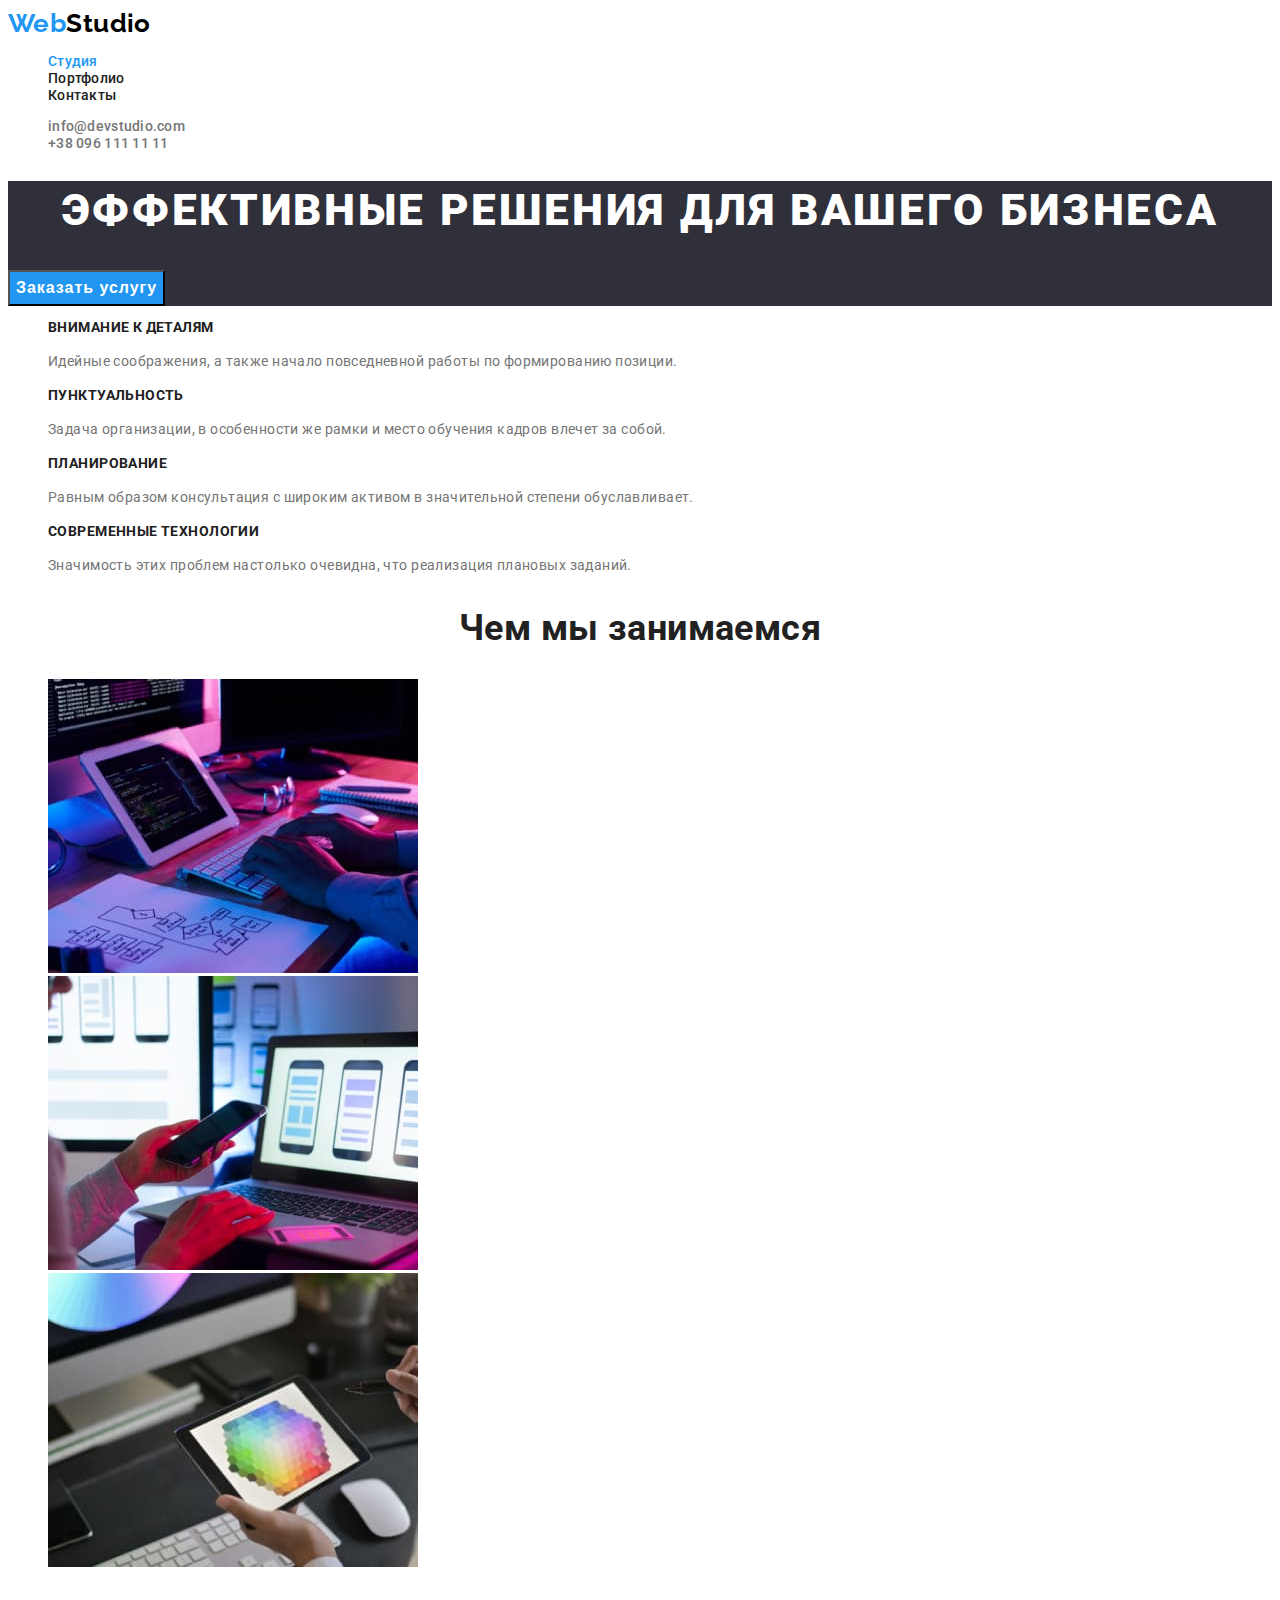
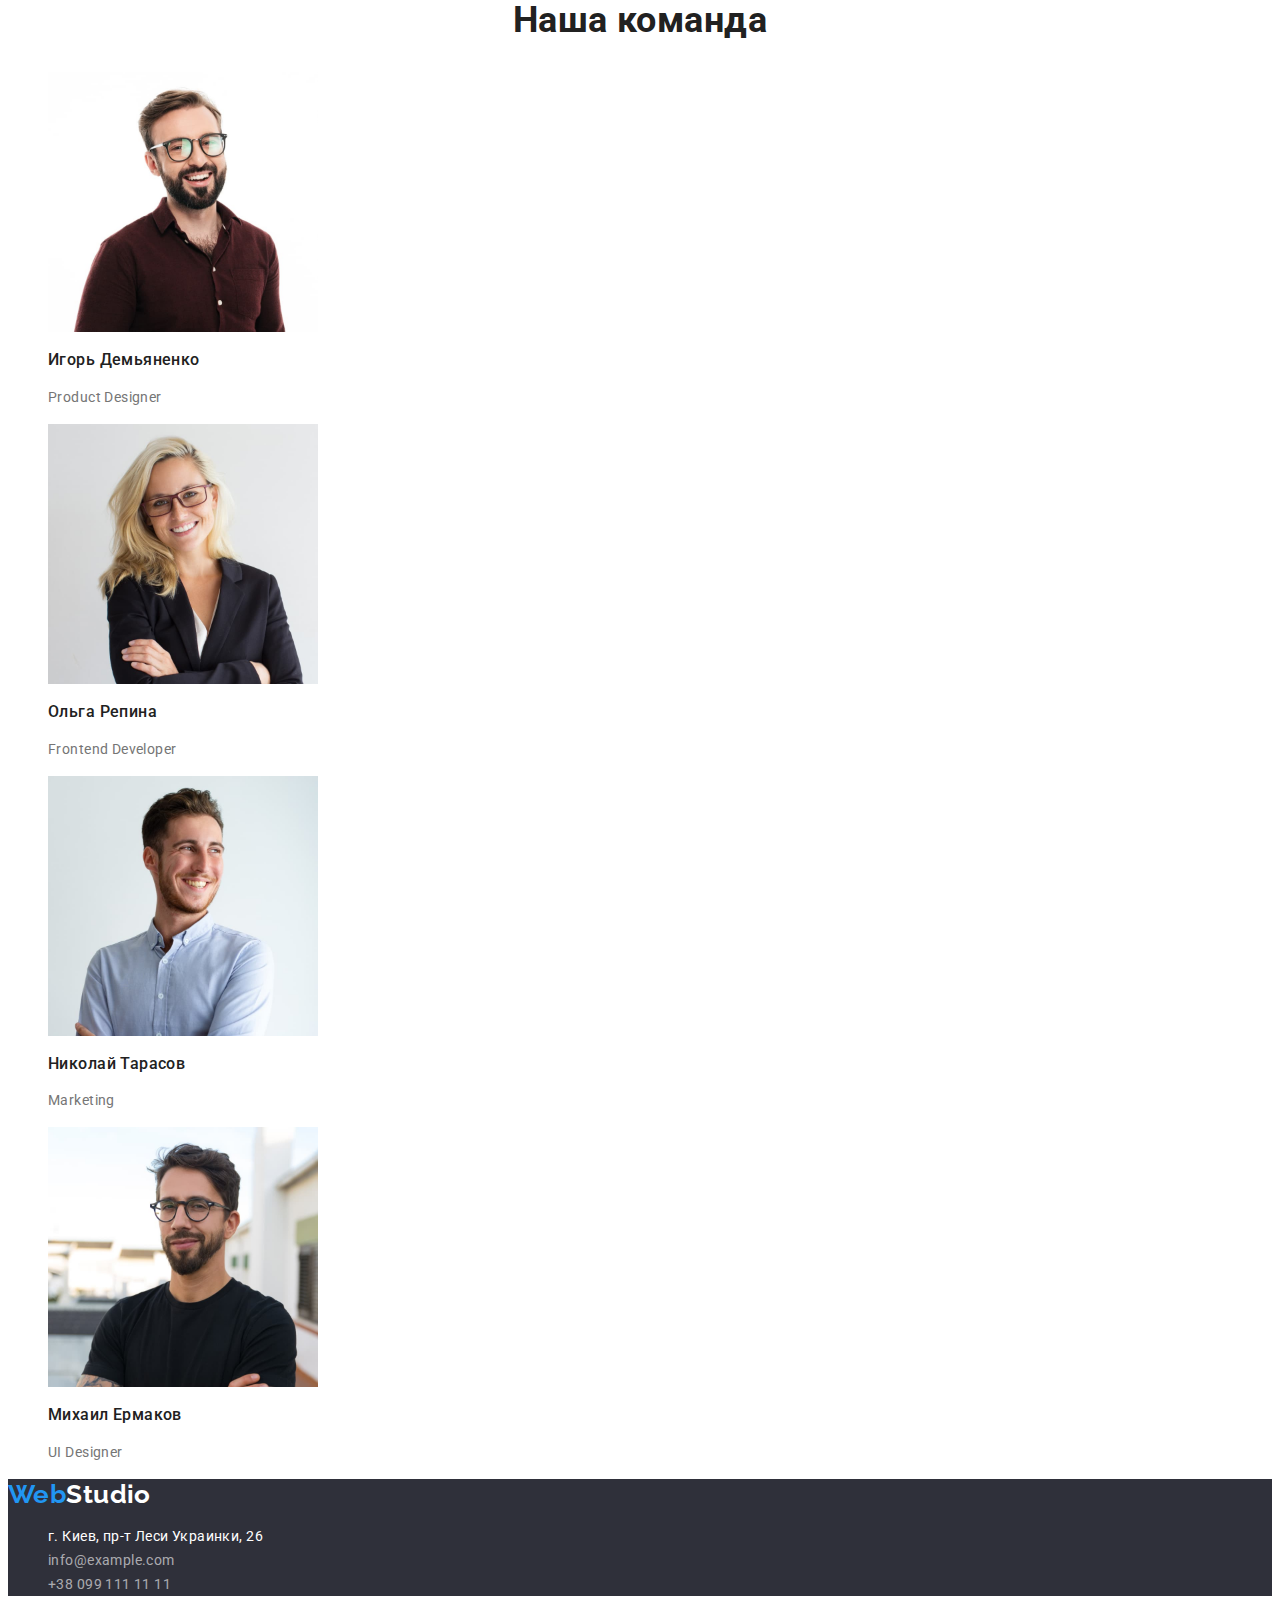
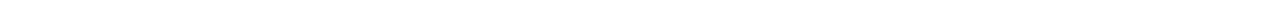
==== index.html @ dfdcfb6f "clone" ====
<!DOCTYPE html>
<html lang="ru">
<head>
    <meta charset="UTF-8">
    <meta http-equiv="X-UA-Compatible" content="IE=edge">
    <meta name="viewport" content="width=device-width, initial-scale=1.0">
    <link rel="preconnect" href="https://fonts.googleapis.com">
    <link rel="preconnect" href="https://fonts.gstatic.com" crossorigin>
    <link href="https://fonts.googleapis.com/css2?family=Raleway:wght@700&family=Roboto:wght@400;500;700;900&display=swap" rel="stylesheet">
    <title>Document</title>
    <link rel="stylesheet" href="./styles/styles.css">
</head>
<body>
    <!--Header-->
   <header class="header">
    <nav class="navigation">
    <a class="logo link" lang="en" href="./index.html"><span class="logo-color">Web</span>Studio</a>
    <ul class="nav list">
        <li class="nav-item"><a class="nav-link current link" href="">Студия</a></li>
        <li class="nav-item"><a class="nav-link link" href="./portfolio.html">Портфолио</a></li>
        <li class="nav-item"><a class="nav-link link" href="">Контакты</a></li>
    </ul>
    </nav>
    <ul class="contact list">
        <li class="contanct-item"><a class="contact-list link" href="mailto:info@devstudio.com">info@devstudio.com</a></li>
        <li class="contanct-item"><a class="contact-list link" href="tel:+380961111111">+38 096 111 11 11</a></li>
    </ul>
    </header>
   <main>
    <!--Main-Section-->
    <section class="main-section" >
        <h1 class="main-section-item">Эффективные решения для вашего бизнеса</h1>
        <button class="button" type="button">Заказать услугу</button>
    </section>
    <section>
        <!--Advantages-->
        <h2 hidden>Преимущества</h2>
        <ul class="advantages list">
            <li class="menu-adv-item"><h3 class="menu-adv-list">ВНИМАНИЕ К ДЕТАЛЯМ</h3>
            <p class="describing-text">Идейные соображения, а также начало повседневной работы по формированию позиции.</p>
            </li>
            <li><h3 class="menu-adv-list">ПУНКТУАЛЬНОСТЬ</h3>
            <p class="describing-text">Задача организации, в особенности же рамки и место обучения кадров влечет за собой.</p>
            </li>
            <li><h3 class="menu-adv-list">ПЛАНИРОВАНИЕ</h3>
            <p class="describing-text">Равным образом консультация с широким активом в значительной степени обуславливает.</p>
            </li>
            <li><h3 class="menu-adv-list">СОВРЕМЕННЫЕ ТЕХНОЛОГИИ</h3>
            <p class="describing-text">Значимость этих проблем настолько очевидна, что реализация плановых заданий.</p>
            </li>
        </ul>
    </section>
    <section>
        <!--What are we doing-->
        <h2 class="section-title">Чем мы занимаемся</h2>
        <ul class="list">
            <li><img src="./images/doing/box_1.jpg" alt="Работаем за компьютером" width="370" height="294"></li>
            <li><img src="./images/doing/box_2.jpg" alt="Работаем в телефоне" width="370" height="294"></li>
            <li><img src="./images/doing/box_3.jpg" alt="Работаем в планшете" width="370" height="294"></li>
        </ul>
    </section>
    <section>
        <!--Our team-->
        <h2 class="section-title">Наша команда</h2>
        <ul class="team-list list">
            <li class="team-item"><img src="./images/team/team_card-1.jpg" alt="Фото команды" width="270" height="260">
                <h3 class="team-name">Игорь Демьяненко</h3>
                <p class="team-position" lang="en">Product Designer</p>
            </li>
            <li><img src="./images/team/team_card-2.jpg" alt="Фото Команды" width="270" height="260">
                <h3 class="team-name">Ольга Репина</h3>
                <p class="team-position" lang="en">Frontend Developer</p>
            </li>
            <li><img src="./images/team/team_card-3.jpg" alt="Фото Команды" width="270" height="260">
                <h3 class="team-name">Николай Тарасов</h3>
                <p class="team-position" lang="en">Marketing</p>
            </li>
            <li><img src="./images/team/team_card-4.jpg" alt="Фото Команды" width="270" height="260">
                <h3 class="team-name">Михаил Ермаков</h3>
                <p class="team-position" lang="en">UI Designer</p>
            </li>
        </ul>
    </section>
   </main>
   <footer>
    <!--Footer-->
    <nav class="footer">
    <a class="logo-footer link" lang="en" href="./index.html"><span class="logo-color">Web</span>Studio</a>
    <ul class="contact-us list">
        <li class="contact-us-list"><a class="contact-us-item link" href="https://goo.gl/maps/o7B5cLgCJzoSrLnL8" target="_blank">г. Киев, пр-т Леси Украинки, 26</a></li>
        <li class="contact-us-list"><a class="contact-us-item dark link" href="mailto:info@example.com">info@example.com</a></li>
        <li class="contact-us-list"><a class="contact-us-item dark link" href="tel:+380991111111">+38 099 111 11 11</a></li>
    </ul>
    </nav>
   </footer>
</body>
</html>
---- styles/styles.css ----
:root {
    --primary-text-color: #2196F3;
    --title-text-color: #FFFFFF;
    --accent-color: #757575;
}


body {
font-family: 'Roboto',sans-serif;
letter-spacing: 0.03em;
font-size: 14px;
color:#212121 ;
background-color: var(--title-text-color);
}
.list {
    list-style: none;
}

.link {
    text-decoration: none;
}

.logo{
font-family: 'Raleway',sans-serif;
font-weight: 700;
font-size: 26px;
line-height: 1.19;
color: #000;
}
.logo-color{
color: var(--primary-text-color)
}

.nav-link {
font-weight: 500;
line-height: 1.14;
letter-spacing: 0.02em;
color: #212121;
}

.nav-link:hover,
.nav-link:focus {
color: var(--primary-text-color);
}

.current {
    color: var(--primary-text-color);
}

.contact-list {
font-weight: 500;
line-height: 1.14;
letter-spacing: 0.02em;
color: var(--accent-color);
}

.contact-list:hover,
.contact-list:focus {
color: var(--primary-text-color);
}

.main-section{
    background-color: #2F303A;
}

.main-section-item {
font-weight: 900;
font-size: 44px;
line-height: 1.36;

text-align: center;
letter-spacing: 0.06em;
text-transform: uppercase;

color: var(--title-text-color);
}

.button {
font-weight: 700;
font-size: 16px;
line-height: 1.87;

display: flex;
align-items: center;
text-align: center;
letter-spacing: 0.06em;

color: var(--title-text-color);
background-color: var(--primary-text-color);
}

.button:hover,
.button:focus {
background-color: #188CE8;
}

.menu-adv-list {
font-weight: 700;
font-size: 14px;
line-height: 1.14;
text-transform: uppercase;
}

.describing-text {
    font-weight: 400;
    line-height: 1.71;
    color: var(--accent-color);
}

.section-title {
font-size: 36px;
line-height: 1.16;
text-align: center;
}

.team-name {
font-style: normal;
font-weight: 500;
font-size: 16px;
line-height: 1.18;
}
.team-position{
    font-weight: 400;
    line-height: 1.71;
    color: var(--accent-color);
}

.footer {
background-color: #2F303A;
}

.logo-footer {
    font-family: 'Raleway',sans-serif;
    font-weight: 700;
    font-size: 26px;
    line-height: 1.19;
    color: var(--title-text-color);
}


.contact-us-item{
font-style: normal;
font-weight: 400;
line-height: 24px;
color: var(--title-text-color);
}



.dark{
    color: rgba(255, 255, 255, 0.6);
    ;
}

.dark:hover,
.dark:focus {
    color: var(--primary-text-color);
}

.button-link{
    font-weight: 500;
     font-size: 16px;
     line-height: 1.62;

     text-align: center;
     background: #F5F4FA;
    
     box-shadow: 0px 3px 1px rgba(0, 0, 0, 0.1), 0px 1px 2px rgba(0, 0, 0, 0.08), 0px 2px 2px rgba(0, 0, 0, 0.12);
     border-radius: 4px;
    
}

.button-link:hover,
.button-link:focus {
color: var(--title-text-color);
 background-color: var(--primary-text-color);
}

.button-c {
    background-color: var(--primary-text-color);
    color: var(--title-text-color);
}


.site-list{
    font-weight: 700;
    font-size: 18px;
    line-height: 2;
    letter-spacing: 0.06em;
    color: #212121;
}

.site-text{
    font-weight: 400;
    font-size: 16px;
    line-height: 1.87;
    color: var(--accent-color); 
}
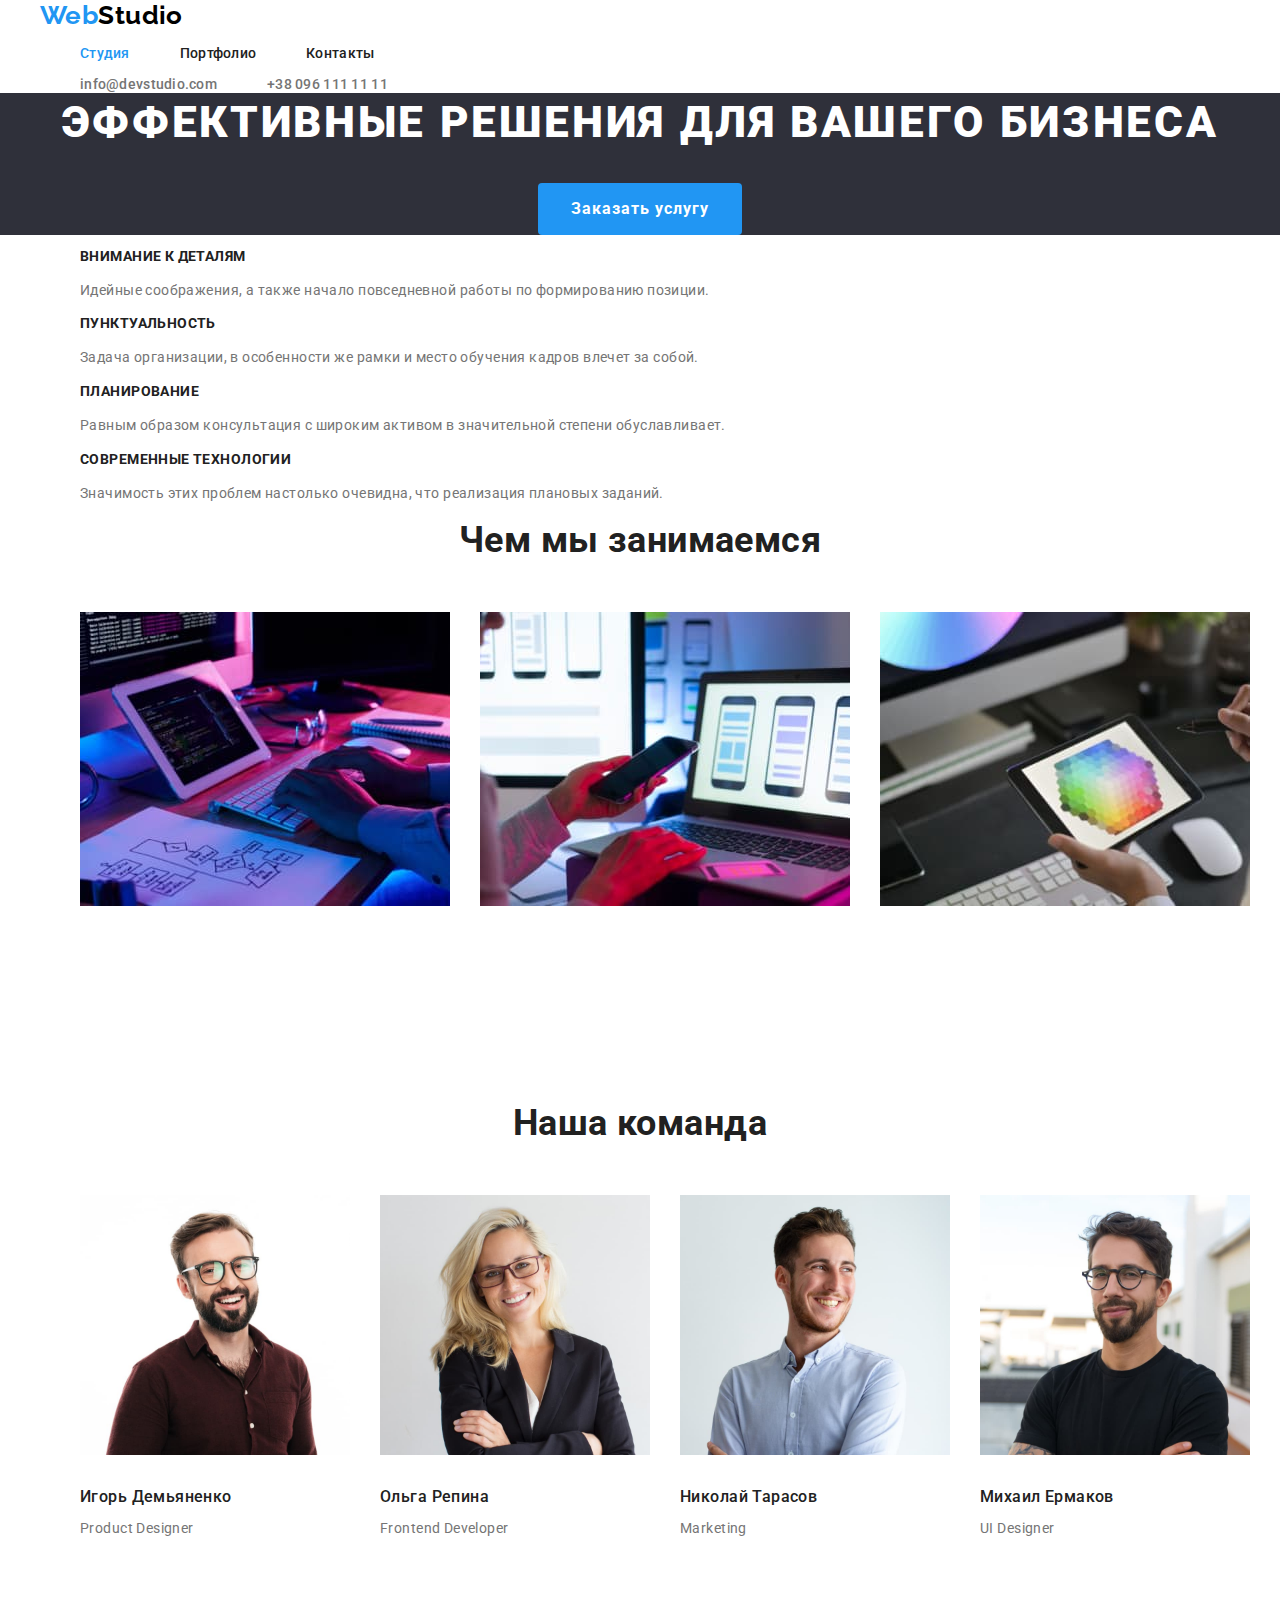
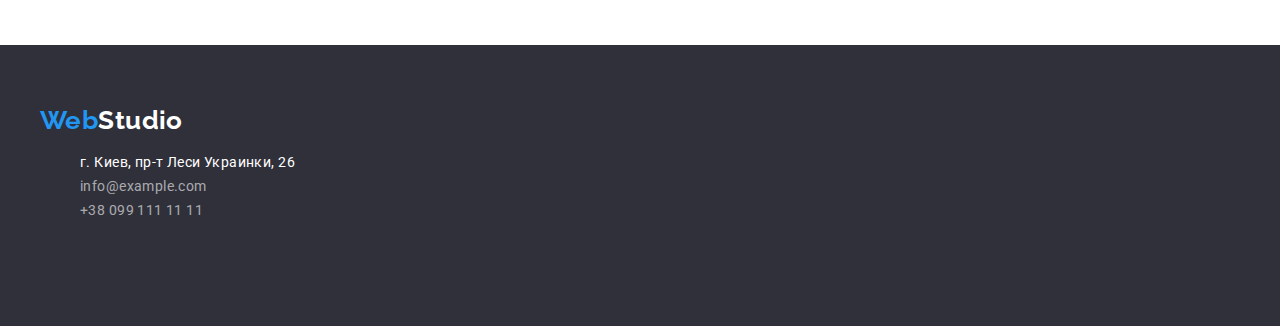
==== commit 57652699: "update index html+ portdolio+ css" ====
--- a/index.html
+++ b/index.html
@@ -8,11 +8,13 @@
     <link rel="preconnect" href="https://fonts.gstatic.com" crossorigin>
     <link href="https://fonts.googleapis.com/css2?family=Raleway:wght@700&family=Roboto:wght@400;500;700;900&display=swap" rel="stylesheet">
     <title>Document</title>
+    <link rel="stylesheet" href="https://cdnjs.cloudflare.com/ajax/libs/modern-normalize/1.1.0/modern-normalize.min.css">
     <link rel="stylesheet" href="./styles/styles.css">
 </head>
 <body>
     <!--Header-->
    <header class="header">
+    <div class="container">
     <nav class="navigation">
     <a class="logo link" lang="en" href="./index.html"><span class="logo-color">Web</span>Studio</a>
     <ul class="nav list">
@@ -25,17 +27,21 @@
         <li class="contanct-item"><a class="contact-list link" href="mailto:info@devstudio.com">info@devstudio.com</a></li>
         <li class="contanct-item"><a class="contact-list link" href="tel:+380961111111">+38 096 111 11 11</a></li>
     </ul>
+    </div>
     </header>
    <main>
     <!--Main-Section-->
     <section class="main-section" >
+        <div class="container">
         <h1 class="main-section-item">Эффективные решения для вашего бизнеса</h1>
         <button class="button" type="button">Заказать услугу</button>
+    </div>
     </section>
     <section>
         <!--Advantages-->
-        <h2 hidden>Преимущества</h2>
-        <ul class="advantages list">
+        <div class="container">
+            <h2 hidden>Преимущества</h2>
+            <ul class="advantages list">
             <li class="menu-adv-item"><h3 class="menu-adv-list">ВНИМАНИЕ К ДЕТАЛЯМ</h3>
             <p class="describing-text">Идейные соображения, а также начало повседневной работы по формированию позиции.</p>
             </li>
@@ -49,42 +55,47 @@
             <p class="describing-text">Значимость этих проблем настолько очевидна, что реализация плановых заданий.</p>
             </li>
         </ul>
+        </div>
     </section>
-    <section>
+    <section class="section-d">
         <!--What are we doing-->
+        <div class="container">
         <h2 class="section-title">Чем мы занимаемся</h2>
-        <ul class="list">
-            <li><img src="./images/doing/box_1.jpg" alt="Работаем за компьютером" width="370" height="294"></li>
-            <li><img src="./images/doing/box_2.jpg" alt="Работаем в телефоне" width="370" height="294"></li>
-            <li><img src="./images/doing/box_3.jpg" alt="Работаем в планшете" width="370" height="294"></li>
+        <ul class="section-list list">
+            <li class="section-foto"><img src="./images/doing/box_1.jpg" alt="Работаем за компьютером" width="370" height="294"></li>
+            <li class="section-foto"><img src="./images/doing/box_2.jpg" alt="Работаем в телефоне" width="370" height="294"></li>
+            <li class="section-foto"><img src="./images/doing/box_3.jpg" alt="Работаем в планшете" width="370" height="294"></li>
         </ul>
+        </div>
     </section>
-    <section>
+    <section class="section-team">
         <!--Our team-->
+    <div class="container">
         <h2 class="section-title">Наша команда</h2>
         <ul class="team-list list">
             <li class="team-item"><img src="./images/team/team_card-1.jpg" alt="Фото команды" width="270" height="260">
                 <h3 class="team-name">Игорь Демьяненко</h3>
                 <p class="team-position" lang="en">Product Designer</p>
             </li>
-            <li><img src="./images/team/team_card-2.jpg" alt="Фото Команды" width="270" height="260">
+            <li class="team-item"><img src="./images/team/team_card-2.jpg" alt="Фото Команды" width="270" height="260">
                 <h3 class="team-name">Ольга Репина</h3>
                 <p class="team-position" lang="en">Frontend Developer</p>
             </li>
-            <li><img src="./images/team/team_card-3.jpg" alt="Фото Команды" width="270" height="260">
+            <li class="team-item"><img src="./images/team/team_card-3.jpg" alt="Фото Команды" width="270" height="260">
                 <h3 class="team-name">Николай Тарасов</h3>
                 <p class="team-position" lang="en">Marketing</p>
             </li>
-            <li><img src="./images/team/team_card-4.jpg" alt="Фото Команды" width="270" height="260">
+            <li class="team-item"><img src="./images/team/team_card-4.jpg" alt="Фото Команды" width="270" height="260">
                 <h3 class="team-name">Михаил Ермаков</h3>
                 <p class="team-position" lang="en">UI Designer</p>
             </li>
         </ul>
+    </div>
     </section>
    </main>
-   <footer>
+   <footer class="footer">
     <!--Footer-->
-    <nav class="footer">
+    <nav class="container nav-footer">
     <a class="logo-footer link" lang="en" href="./index.html"><span class="logo-color">Web</span>Studio</a>
     <ul class="contact-us list">
         <li class="contact-us-list"><a class="contact-us-item link" href="https://goo.gl/maps/o7B5cLgCJzoSrLnL8" target="_blank">г. Киев, пр-т Леси Украинки, 26</a></li>
--- a/styles/styles.css
+++ b/styles/styles.css
@@ -20,6 +20,12 @@
     text-decoration: none;
 }
 
+.container{
+    margin-left: auto;
+    margin-right: auto;
+    width: 1200px;
+}
+
 .logo{
 font-family: 'Raleway',sans-serif;
 font-weight: 700;
@@ -31,6 +37,18 @@
 color: var(--primary-text-color)
 }
 
+.nav {
+    display: flex;
+}
+
+.nav, .nav-item {
+    margin-right: 50px;
+}
+
+nav, .nav-item:last-child {
+    margin-right: 0;
+}
+
 .nav-link {
 font-weight: 500;
 line-height: 1.14;
@@ -47,6 +65,20 @@
     color: var(--primary-text-color);
 }
 
+.contact{
+    margin-top: 0;
+    margin-bottom: 0;
+    display: flex;
+}
+
+.contact, .contanct-item{
+    margin-right: 50px;
+}
+
+.contact, .contanct-item:last-child {
+    margin-right: 0;
+}
+
 .contact-list {
 font-weight: 500;
 line-height: 1.14;
@@ -60,15 +92,18 @@
 }
 
 .main-section{
+    
     background-color: #2F303A;
-}
-
-.main-section-item {
+    text-align: center;
+}
+ 
+
+ .main-section-item {
+    margin-top: 0;
+    margin-bottom: 30px;
 font-weight: 900;
 font-size: 44px;
 line-height: 1.36;
-
-text-align: center;
 letter-spacing: 0.06em;
 text-transform: uppercase;
 
@@ -76,17 +111,19 @@
 }
 
 .button {
-font-weight: 700;
-font-size: 16px;
-line-height: 1.87;
-
-display: flex;
-align-items: center;
-text-align: center;
-letter-spacing: 0.06em;
-
-color: var(--title-text-color);
-background-color: var(--primary-text-color);
+    display: inline-block;
+    border-radius: 4px;
+    border: 1px solid transparent;
+    padding: 10px 32px;
+    min-width: 200;
+    height: 50;
+    font-weight: 700;
+    font-size: 16px;
+    line-height: 1.87;
+    align-items: center;
+    letter-spacing: 0.06em;
+    color: var(--title-text-color);
+    background-color: var(--primary-text-color);
 }
 
 .button:hover,
@@ -94,7 +131,10 @@
 background-color: #188CE8;
 }
 
+
 .menu-adv-list {
+    margin-top: 0;
+    margin-bottom: 10px;
 font-weight: 700;
 font-size: 14px;
 line-height: 1.14;
@@ -107,19 +147,55 @@
     color: var(--accent-color);
 }
 
+.section-d {
+padding-bottom: 90px;
+}
+.section-list {
+display: flex;
+}
+
 .section-title {
+    margin-top: 0;
+    margin-bottom: 50px;
 font-size: 36px;
 line-height: 1.16;
 text-align: center;
 }
 
+.section-foto{
+padding-right: 30px;
+}
+
+.section-foto:last-child{
+    padding-right: 0;
+}
+
+.section-team{
+    padding-top: 90px;
+    padding-bottom: 90px;
+}
+
+.team-list {
+    display: flex;
+   
+}
+
+.team-item {
+    
+padding-right: 30px;
+}
+
 .team-name {
+    margin-top: 30px;
+    margin-bottom: 10px;
 font-style: normal;
 font-weight: 500;
 font-size: 16px;
 line-height: 1.18;
 }
 .team-position{
+    margin-top: 0;
+    margin-bottom: 0;
     font-weight: 400;
     line-height: 1.71;
     color: var(--accent-color);
@@ -130,6 +206,7 @@
 }
 
 .logo-footer {
+    padding-bottom: 20px;
     font-family: 'Raleway',sans-serif;
     font-weight: 700;
     font-size: 26px;
@@ -137,6 +214,11 @@
     color: var(--title-text-color);
 }
 
+.nav-footer {
+    padding-top: 60px;
+    padding-bottom: 90px;
+}
+
 
 .contact-us-item{
 font-style: normal;
@@ -158,6 +240,12 @@
 }
 
 .button-link{
+    display: inline-block;
+    border: 1px solid transparent;
+    border-radius: 4px;
+    padding: 6px 22px;
+    min-width: 130;
+    height: 40;
     font-weight: 500;
      font-size: 16px;
      line-height: 1.62;
@@ -170,6 +258,12 @@
     
 }
 
+.section-but {
+    display:flex ;
+}
+
+
+
 .button-link:hover,
 .button-link:focus {
 color: var(--title-text-color);
@@ -187,8 +281,15 @@
     font-size: 18px;
     line-height: 2;
     letter-spacing: 0.06em;
+    padding-right: 8px;
     color: #212121;
 }
+
+
+.site-list:last-child {
+    padding-right: 0;
+}
+
 
 .site-text{
     font-weight: 400;
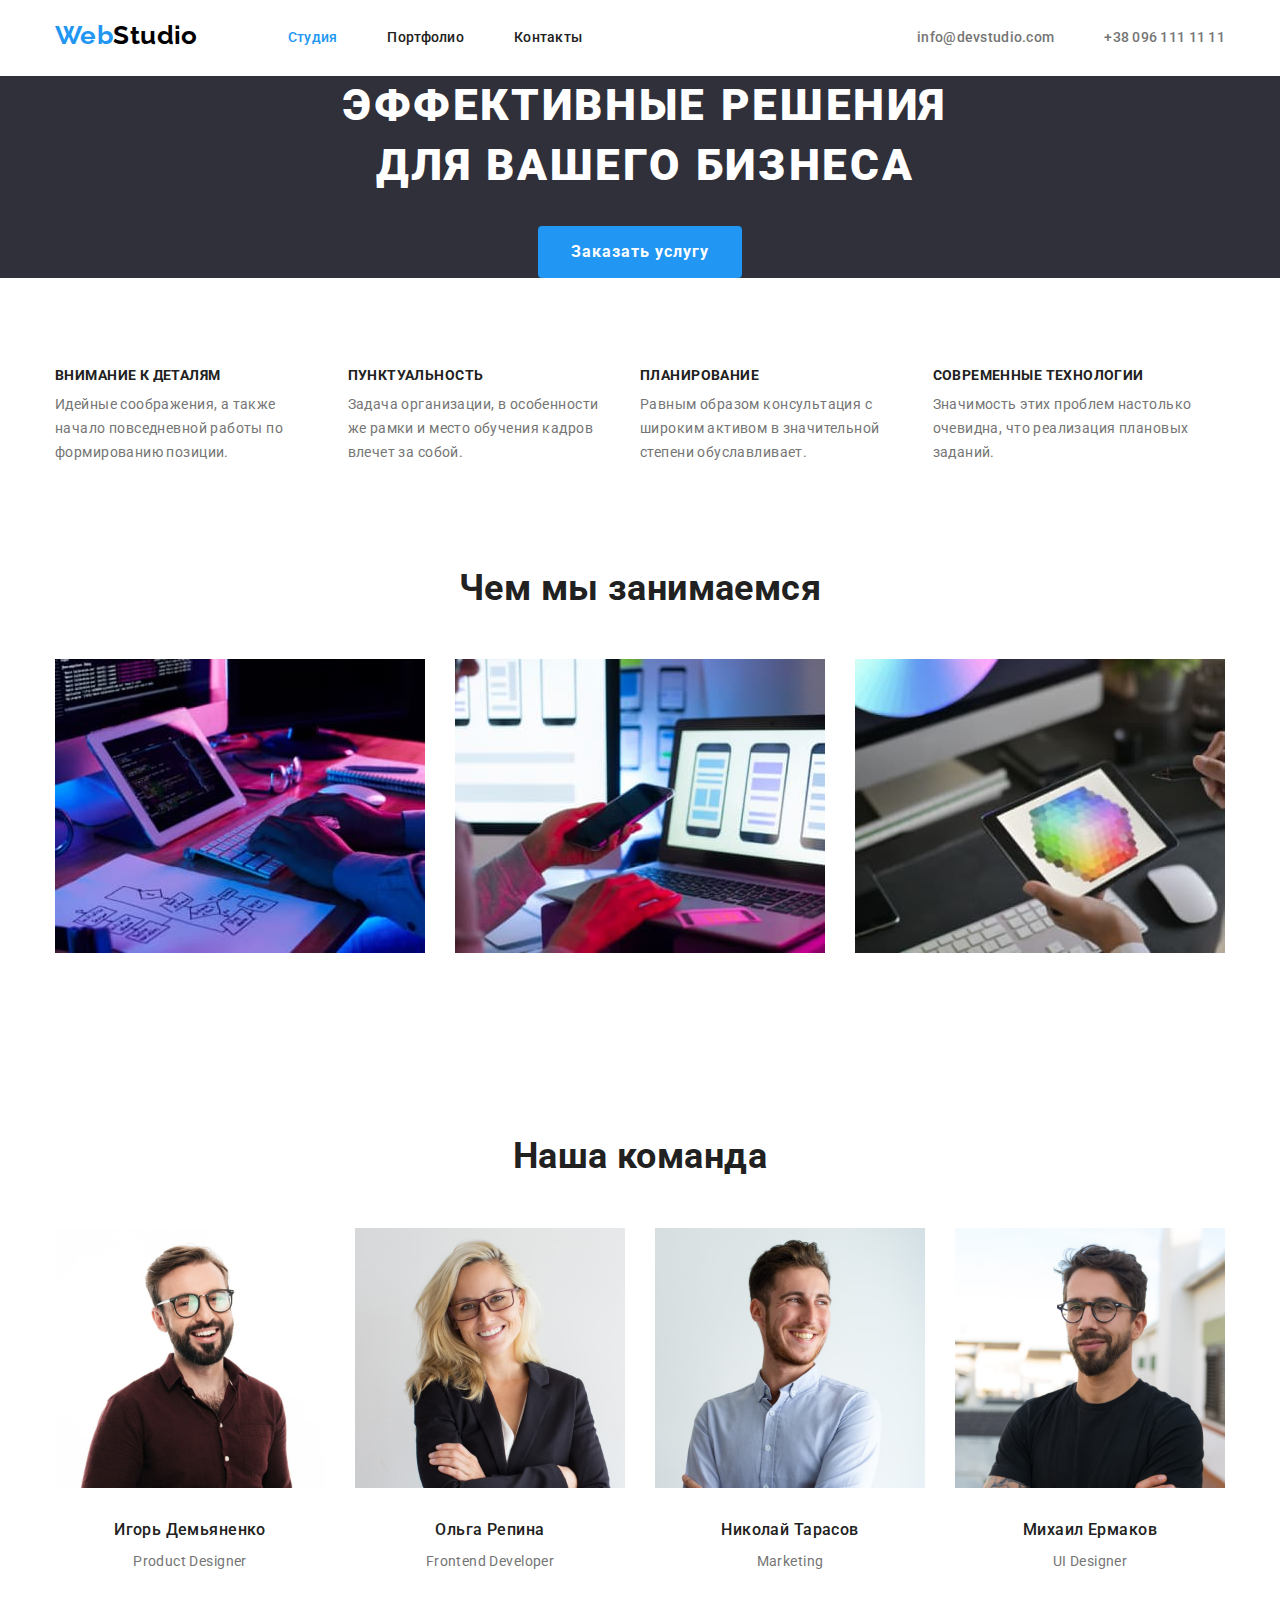
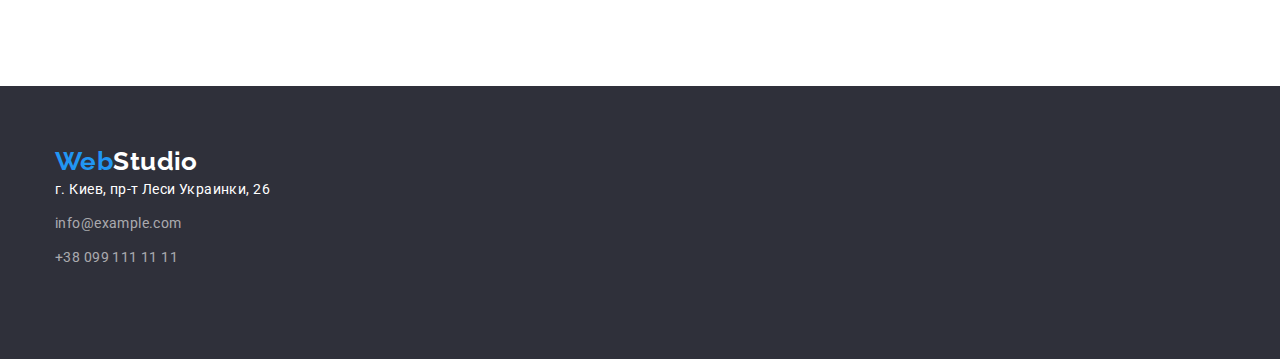
==== commit df201e9e: "update index html+ portfolio+css" ====
--- a/index.html
+++ b/index.html
@@ -14,7 +14,7 @@
 <body>
     <!--Header-->
    <header class="header">
-    <div class="container">
+    <div class="container main-nav">
     <nav class="navigation">
     <a class="logo link" lang="en" href="./index.html"><span class="logo-color">Web</span>Studio</a>
     <ul class="nav list">
@@ -45,13 +45,13 @@
             <li class="menu-adv-item"><h3 class="menu-adv-list">ВНИМАНИЕ К ДЕТАЛЯМ</h3>
             <p class="describing-text">Идейные соображения, а также начало повседневной работы по формированию позиции.</p>
             </li>
-            <li><h3 class="menu-adv-list">ПУНКТУАЛЬНОСТЬ</h3>
+            <li class="menu-adv-item"><h3 class="menu-adv-list">ПУНКТУАЛЬНОСТЬ</h3>
             <p class="describing-text">Задача организации, в особенности же рамки и место обучения кадров влечет за собой.</p>
             </li>
-            <li><h3 class="menu-adv-list">ПЛАНИРОВАНИЕ</h3>
+            <li class="menu-adv-item"><h3 class="menu-adv-list">ПЛАНИРОВАНИЕ</h3>
             <p class="describing-text">Равным образом консультация с широким активом в значительной степени обуславливает.</p>
             </li>
-            <li><h3 class="menu-adv-list">СОВРЕМЕННЫЕ ТЕХНОЛОГИИ</h3>
+            <li class="menu-adv-item"><h3 class="menu-adv-list">СОВРЕМЕННЫЕ ТЕХНОЛОГИИ</h3>
             <p class="describing-text">Значимость этих проблем настолько очевидна, что реализация плановых заданий.</p>
             </li>
         </ul>
--- a/styles/styles.css
+++ b/styles/styles.css
@@ -14,16 +14,32 @@
 }
 .list {
     list-style: none;
+    padding: 0;
+    margin: 0
 }
 
 .link {
     text-decoration: none;
+    padding: 0;
+    margin: 0;
 }
 
 .container{
     margin-left: auto;
     margin-right: auto;
     width: 1200px;
+    padding-left: 15px;
+    padding-right: 15px;
+}
+
+.main-nav {
+    display: flex;
+    align-items: center;
+}
+
+.navigation {
+    display: flex;
+    align-items: center;
 }
 
 .logo{
@@ -32,6 +48,9 @@
 font-size: 26px;
 line-height: 1.19;
 color: #000;
+margin-top: 20px;
+margin-bottom: 25px;
+margin-right: 90px;
 }
 .logo-color{
 color: var(--primary-text-color)
@@ -39,6 +58,7 @@
 
 .nav {
     display: flex;
+    
 }
 
 .nav, .nav-item {
@@ -69,6 +89,7 @@
     margin-top: 0;
     margin-bottom: 0;
     display: flex;
+    margin-left: auto;
 }
 
 .contact, .contanct-item{
@@ -92,22 +113,22 @@
 }
 
 .main-section{
-    
     background-color: #2F303A;
     text-align: center;
 }
  
 
- .main-section-item {
+.main-section-item {
     margin-top: 0;
     margin-bottom: 30px;
-font-weight: 900;
-font-size: 44px;
-line-height: 1.36;
-letter-spacing: 0.06em;
-text-transform: uppercase;
-
-color: var(--title-text-color);
+    font-weight: 900;
+    font-size: 44px;
+    line-height: 1.36;
+    letter-spacing: 0.06em;
+    text-transform: uppercase;
+    color: var(--title-text-color);
+    width: 700px;
+    margin-left: 240px;
 }
 
 .button {
@@ -131,6 +152,19 @@
 background-color: #188CE8;
 }
 
+.advantages {
+    display: flex;
+    margin-top: 90px;
+    margin-bottom: 90px;
+    
+}
+
+.menu-adv-item {
+    width: 270px;
+    height: 110px;
+    margin-right: 30px;
+}
+
 
 .menu-adv-list {
     margin-top: 0;
@@ -139,12 +173,16 @@
 font-size: 14px;
 line-height: 1.14;
 text-transform: uppercase;
+margin-top: 0;
+margin-bottom: 10;
 }
 
 .describing-text {
     font-weight: 400;
     line-height: 1.71;
     color: var(--accent-color);
+    margin-top: 0;
+    margin-bottom: 0;
 }
 
 .section-d {
@@ -181,8 +219,10 @@
 }
 
 .team-item {
-    
-padding-right: 30px;
+    margin-right: 30px;
+    width: 270px;
+    height: 368px;
+    text-align: center;
 }
 
 .team-name {
@@ -195,11 +235,13 @@
 }
 .team-position{
     margin-top: 0;
-    margin-bottom: 0;
+    margin-bottom: 30px;
     font-weight: 400;
     line-height: 1.71;
     color: var(--accent-color);
 }
+
+/*Footer*/
 
 .footer {
 background-color: #2F303A;
@@ -219,7 +261,6 @@
     padding-bottom: 90px;
 }
 
-
 .contact-us-item{
 font-style: normal;
 font-weight: 400;
@@ -227,7 +268,14 @@
 color: var(--title-text-color);
 }
 
-
+.contact-us-list {
+    margin-bottom: 10px;
+    width: 230px;
+}
+
+.contact-us-list:last-child{
+    margin-bottom: 0;
+}
 
 .dark{
     color: rgba(255, 255, 255, 0.6);
@@ -238,6 +286,8 @@
 .dark:focus {
     color: var(--primary-text-color);
 }
+
+/*Portfolio*/
 
 .button-link{
     display: inline-block;
@@ -260,9 +310,20 @@
 
 .section-but {
     display:flex ;
-}
-
-
+    margin-top: 90px;
+    margin-bottom: 30px;
+    margin-left: 270px;    
+}
+
+.site-button {
+   margin-right: 8px;
+   align-content: center;
+
+}
+
+.site-button:last-child{
+    margin-right: 0;
+}
 
 .button-link:hover,
 .button-link:focus {
@@ -275,21 +336,48 @@
     color: var(--title-text-color);
 }
 
+.site {
+    display: flex;
+    flex-wrap: wrap;
+}
+
+.site-item {
+    width:370px;
+    margin-right: 30px;
+    margin-bottom: 30px;
+}
+
+.img-link {
+    width: 370;
+    height: 110px;
+}
+
+.site-item:nth-child(3n){
+    margin-right: 0;
+}
+
+.site-item:nth-last-child(-n+3) {
+margin-bottom: 0;
+}
+   
+.site-content {
+    margin-bottom: 0;
+    margin-top: 0;
+    padding: 20px 24px 24px 20px;
+    border: 1px solid #E5E5E5;
+    text-decoration: none;
+}
 
 .site-list{
     font-weight: 700;
     font-size: 18px;
     line-height: 2;
     letter-spacing: 0.06em;
-    padding-right: 8px;
     color: #212121;
-}
-
-
-.site-list:last-child {
-    padding-right: 0;
-}
-
+    
+
+    
+}
 
 .site-text{
     font-weight: 400;
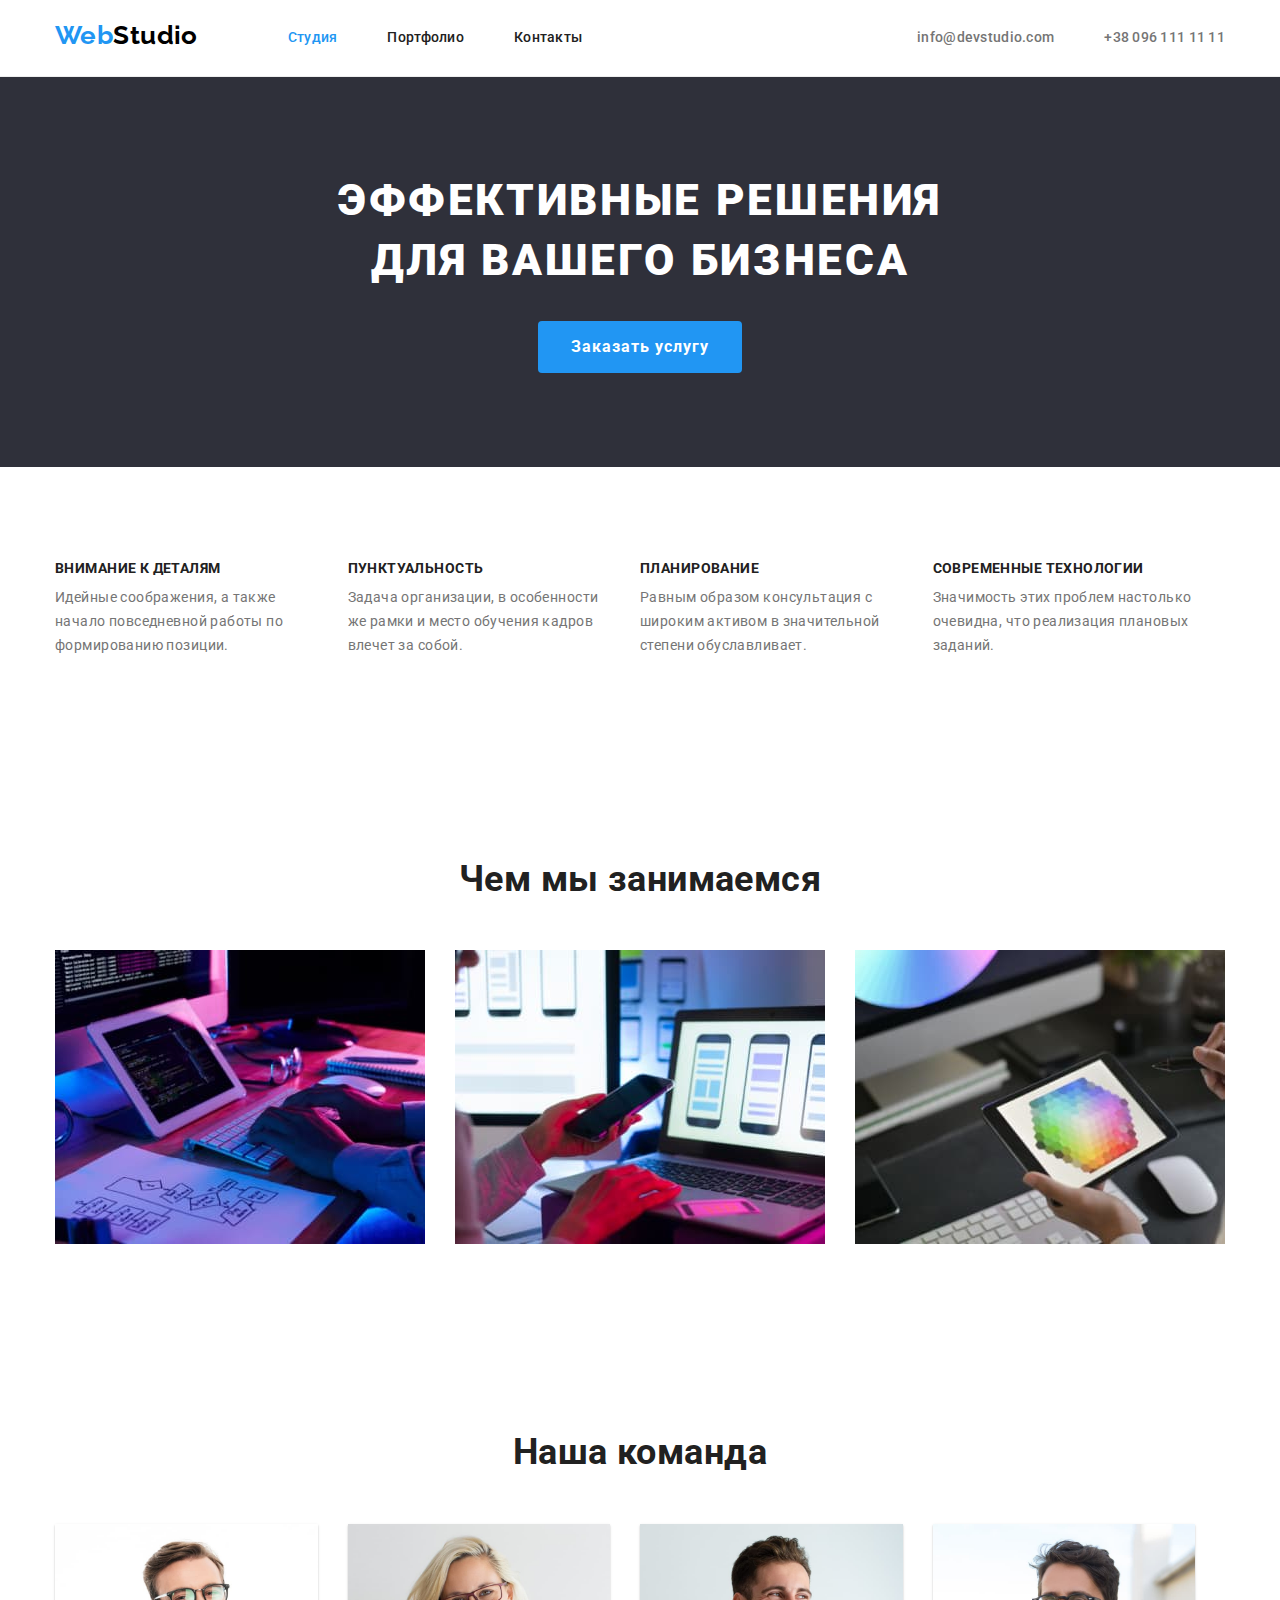
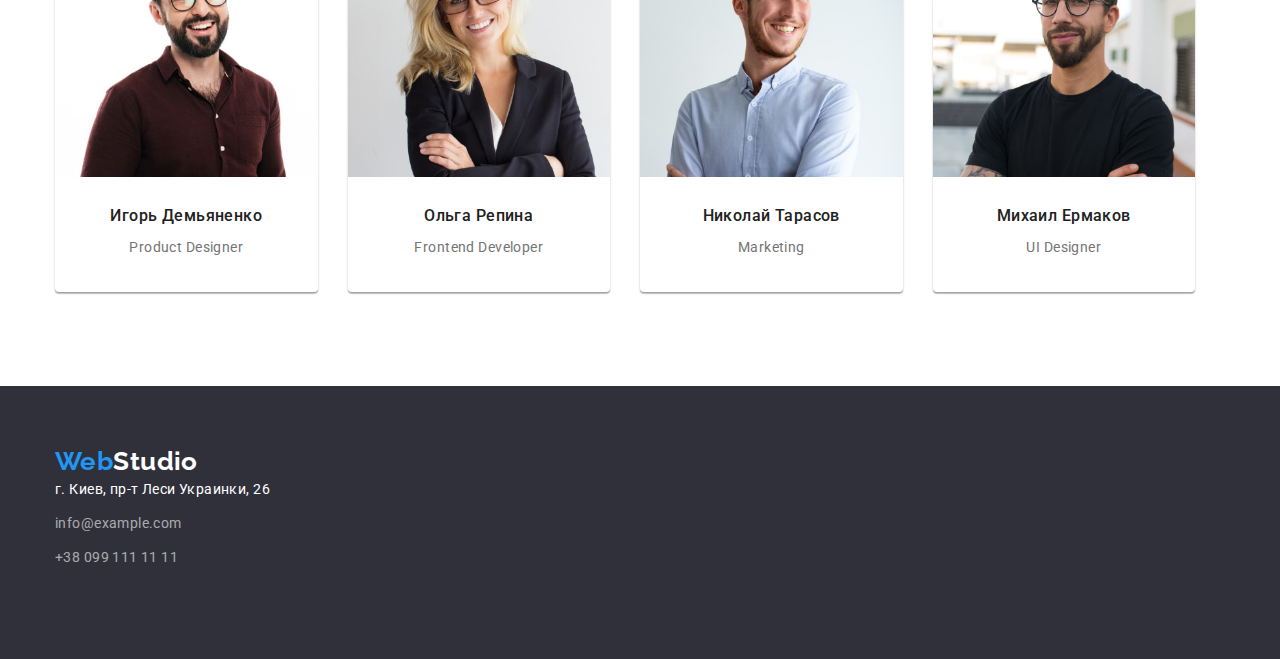
==== commit 5dd6fa0f: "update index html+ portfolio+ css" ====
--- a/index.html
+++ b/index.html
@@ -31,13 +31,13 @@
     </header>
    <main>
     <!--Main-Section-->
-    <section class="main-section" >
+    <section class="main-section section" >
         <div class="container">
         <h1 class="main-section-item">Эффективные решения для вашего бизнеса</h1>
         <button class="button" type="button">Заказать услугу</button>
     </div>
     </section>
-    <section>
+    <section class="section">
         <!--Advantages-->
         <div class="container">
             <h2 hidden>Преимущества</h2>
@@ -57,7 +57,7 @@
         </ul>
         </div>
     </section>
-    <section class="section-d">
+    <section class="section">
         <!--What are we doing-->
         <div class="container">
         <h2 class="section-title">Чем мы занимаемся</h2>
@@ -68,7 +68,7 @@
         </ul>
         </div>
     </section>
-    <section class="section-team">
+    <section class="section">
         <!--Our team-->
     <div class="container">
         <h2 class="section-title">Наша команда</h2>
--- a/styles/styles.css
+++ b/styles/styles.css
@@ -1,9 +1,47 @@
+html {
+	box-sizing: border-box;
+}
+
 :root {
     --primary-text-color: #2196F3;
     --title-text-color: #FFFFFF;
     --accent-color: #757575;
 }
 
+h1,
+h2,
+h3,
+h4,
+h5,
+h6,
+p {
+	margin: 0;
+}
+
+ul {
+	list-style: none;
+	padding-left: 0;
+	margin: 0;
+}
+
+a {
+	text-decoration: none;
+	color: inherit;
+}
+
+img {
+	display: block;
+	max-width: 100%;
+	height: auto;
+}
+
+address {
+	font-style: normal;
+}
+
+button {
+    cursor: pointer;
+}
 
 body {
 font-family: 'Roboto',sans-serif;
@@ -32,6 +70,14 @@
     padding-right: 15px;
 }
 
+.section {
+    padding: 94px 0;
+}
+
+.header {
+    border-bottom: 1px solid #EEEEEE;
+}
+
 .main-nav {
     display: flex;
     align-items: center;
@@ -48,9 +94,9 @@
 font-size: 26px;
 line-height: 1.19;
 color: #000;
-margin-top: 20px;
-margin-bottom: 25px;
-margin-right: 90px;
+padding-top: 20px;
+padding-bottom: 25px;
+padding-right: 90px;
 }
 .logo-color{
 color: var(--primary-text-color)
@@ -121,6 +167,8 @@
 .main-section-item {
     margin-top: 0;
     margin-bottom: 30px;
+    margin-left: auto;
+    margin-right: auto;
     font-weight: 900;
     font-size: 44px;
     line-height: 1.36;
@@ -128,7 +176,7 @@
     text-transform: uppercase;
     color: var(--title-text-color);
     width: 700px;
-    margin-left: 240px;
+    
 }
 
 .button {
@@ -154,9 +202,6 @@
 
 .advantages {
     display: flex;
-    margin-top: 90px;
-    margin-bottom: 90px;
-    
 }
 
 .menu-adv-item {
@@ -185,9 +230,7 @@
     margin-bottom: 0;
 }
 
-.section-d {
-padding-bottom: 90px;
-}
+
 .section-list {
 display: flex;
 }
@@ -208,10 +251,7 @@
     padding-right: 0;
 }
 
-.section-team{
-    padding-top: 90px;
-    padding-bottom: 90px;
-}
+
 
 .team-list {
     display: flex;
@@ -223,6 +263,10 @@
     width: 270px;
     height: 368px;
     text-align: center;
+    background: var(--title-text-color);
+
+box-shadow: 0px 1px 3px rgba(0, 0, 0, 0.12), 0px 1px 1px rgba(0, 0, 0, 0.14), 0px 2px 1px rgba(0, 0, 0, 0.2);
+border-radius: 0px 0px 4px 4px;
 }
 
 .team-name {
@@ -303,16 +347,16 @@
      text-align: center;
      background: #F5F4FA;
     
-     box-shadow: 0px 3px 1px rgba(0, 0, 0, 0.1), 0px 1px 2px rgba(0, 0, 0, 0.08), 0px 2px 2px rgba(0, 0, 0, 0.12);
+     
      border-radius: 4px;
     
 }
 
 .section-but {
     display:flex ;
-    margin-top: 90px;
-    margin-bottom: 30px;
-    margin-left: 270px;    
+    text-align: center;
+    justify-content: center;
+    margin-bottom: 50px;
 }
 
 .site-button {
@@ -347,6 +391,16 @@
     margin-bottom: 30px;
 }
 
+.site-item:hover,
+.site-item:focus {
+    background: var(--title-text-color);
+
+box-shadow: 0px 1px 3px rgba(0, 0, 0, 0.12), 0px 1px 1px rgba(0, 0, 0, 0.14), 0px 2px 1px rgba(0, 0, 0, 0.2);
+border-radius: 0px 0px 4px 4px;
+}
+
+
+
 .img-link {
     width: 370;
     height: 110px;
@@ -364,12 +418,12 @@
     margin-bottom: 0;
     margin-top: 0;
     padding: 20px 24px 24px 20px;
-    border: 1px solid #E5E5E5;
-    text-decoration: none;
+    border-bottom: 1px solid #EEEEEE;
+    border-left: 1px solid #EEEEEE;
+    border-right: 1px solid #EEEEEE;
 }
 
 .site-list{
-    font-weight: 700;
     font-size: 18px;
     line-height: 2;
     letter-spacing: 0.06em;
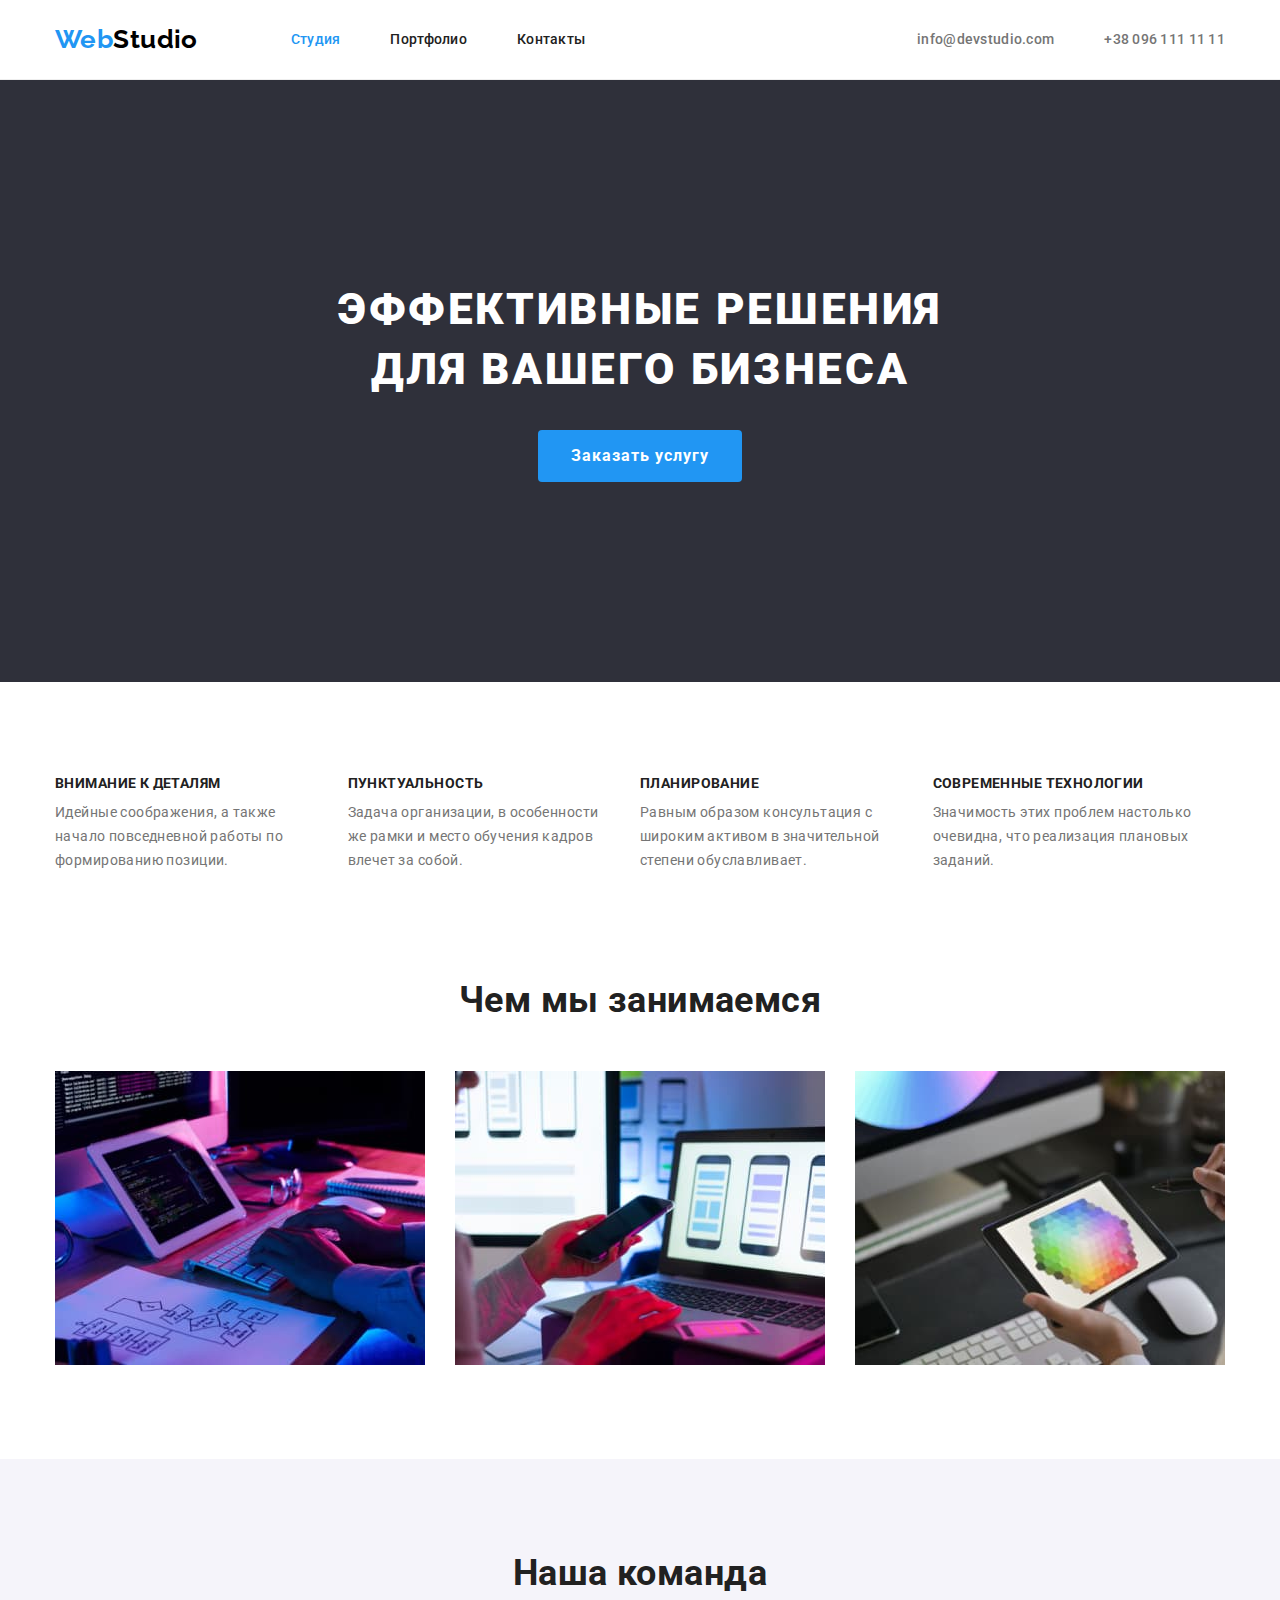
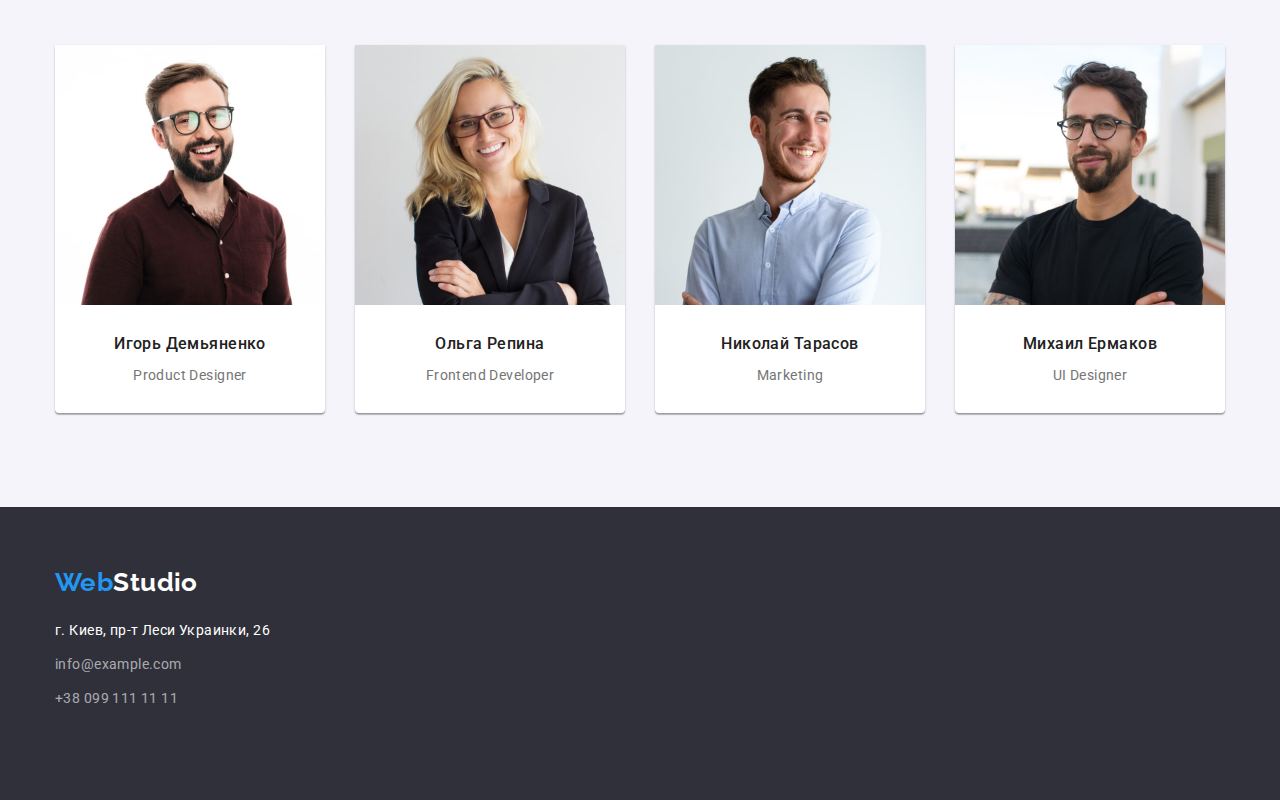
==== commit a06bcc41: "update index html + portfolio+css" ====
--- a/index.html
+++ b/index.html
@@ -37,10 +37,10 @@
         <button class="button" type="button">Заказать услугу</button>
     </div>
     </section>
-    <section class="section">
+    <section class="section ">
         <!--Advantages-->
         <div class="container">
-            <h2 hidden>Преимущества</h2>
+            <h2 class="visually-hidden">Преимущества</h2>
             <ul class="advantages list">
             <li class="menu-adv-item"><h3 class="menu-adv-list">ВНИМАНИЕ К ДЕТАЛЯМ</h3>
             <p class="describing-text">Идейные соображения, а также начало повседневной работы по формированию позиции.</p>
@@ -57,7 +57,7 @@
         </ul>
         </div>
     </section>
-    <section class="section">
+    <section class="section section-d">
         <!--What are we doing-->
         <div class="container">
         <h2 class="section-title">Чем мы занимаемся</h2>
@@ -68,7 +68,7 @@
         </ul>
         </div>
     </section>
-    <section class="section">
+    <section class="section section-c">
         <!--Our team-->
     <div class="container">
         <h2 class="section-title">Наша команда</h2>
@@ -95,14 +95,14 @@
    </main>
    <footer class="footer">
     <!--Footer-->
-    <nav class="container nav-footer">
+    <div class="container div-footer">
     <a class="logo-footer link" lang="en" href="./index.html"><span class="logo-color">Web</span>Studio</a>
     <ul class="contact-us list">
         <li class="contact-us-list"><a class="contact-us-item link" href="https://goo.gl/maps/o7B5cLgCJzoSrLnL8" target="_blank">г. Киев, пр-т Леси Украинки, 26</a></li>
         <li class="contact-us-list"><a class="contact-us-item dark link" href="mailto:info@example.com">info@example.com</a></li>
         <li class="contact-us-list"><a class="contact-us-item dark link" href="tel:+380991111111">+38 099 111 11 11</a></li>
     </ul>
-    </nav>
+</div>
    </footer>
 </body>
 </html>--- a/styles/styles.css
+++ b/styles/styles.css
@@ -73,9 +73,11 @@
 .section {
     padding: 94px 0;
 }
-
+ 
+/*--------------Header--------------*/
 .header {
     border-bottom: 1px solid #EEEEEE;
+    padding: 24px 0;
 }
 
 .main-nav {
@@ -94,9 +96,7 @@
 font-size: 26px;
 line-height: 1.19;
 color: #000;
-padding-top: 20px;
-padding-bottom: 25px;
-padding-right: 90px;
+margin-right: 93px;
 }
 .logo-color{
 color: var(--primary-text-color)
@@ -106,12 +106,11 @@
     display: flex;
     
 }
-
-.nav, .nav-item {
+.nav-item {
     margin-right: 50px;
 }
 
-nav, .nav-item:last-child {
+.nav-item:last-child {
     margin-right: 0;
 }
 
@@ -158,7 +157,9 @@
 color: var(--primary-text-color);
 }
 
+/*---------------Main-section--------------*/
 .main-section{
+    padding: 200px 0;
     background-color: #2F303A;
     text-align: center;
 }
@@ -200,6 +201,21 @@
 background-color: #188CE8;
 }
 
+
+/*----------------Advanteges-----------------*/
+.visually-hidden {
+    position: absolute;
+    white-space: nowrap;
+    width: 1px;
+    height: 1px;
+    overflow: hidden;
+    border: 0;
+    padding: 0;
+    clip: rect(0 0 0 0);
+    clip-path: inset(50%);
+    margin: -1px;
+}
+
 .advantages {
     display: flex;
 }
@@ -230,6 +246,10 @@
     margin-bottom: 0;
 }
 
+/*-----------------What are we doing-----------------*/
+.section-d {
+    padding-top: 0;
+}
 
 .section-list {
 display: flex;
@@ -252,6 +272,10 @@
 }
 
 
+/*----------Our team--------------*/
+.section-c {
+    background-color: #F5F4FA;
+}
 
 .team-list {
     display: flex;
@@ -269,17 +293,21 @@
 border-radius: 0px 0px 4px 4px;
 }
 
+.team-item:last-child {
+    margin-right: 0;
+}
+
 .team-name {
-    margin-top: 30px;
-    margin-bottom: 10px;
+    padding-top: 30px;
+    padding-bottom: 10px;
 font-style: normal;
 font-weight: 500;
 font-size: 16px;
 line-height: 1.18;
 }
 .team-position{
-    margin-top: 0;
-    margin-bottom: 30px;
+    padding-top: 0;
+    padding-bottom: 30px;
     font-weight: 400;
     line-height: 1.71;
     color: var(--accent-color);
@@ -292,7 +320,8 @@
 }
 
 .logo-footer {
-    padding-bottom: 20px;
+    display: block;
+    margin-bottom: 20px;
     font-family: 'Raleway',sans-serif;
     font-weight: 700;
     font-size: 26px;
@@ -300,7 +329,7 @@
     color: var(--title-text-color);
 }
 
-.nav-footer {
+.div-footer {
     padding-top: 60px;
     padding-bottom: 90px;
 }
@@ -314,7 +343,6 @@
 
 .contact-us-list {
     margin-bottom: 10px;
-    width: 230px;
 }
 
 .contact-us-list:last-child{
